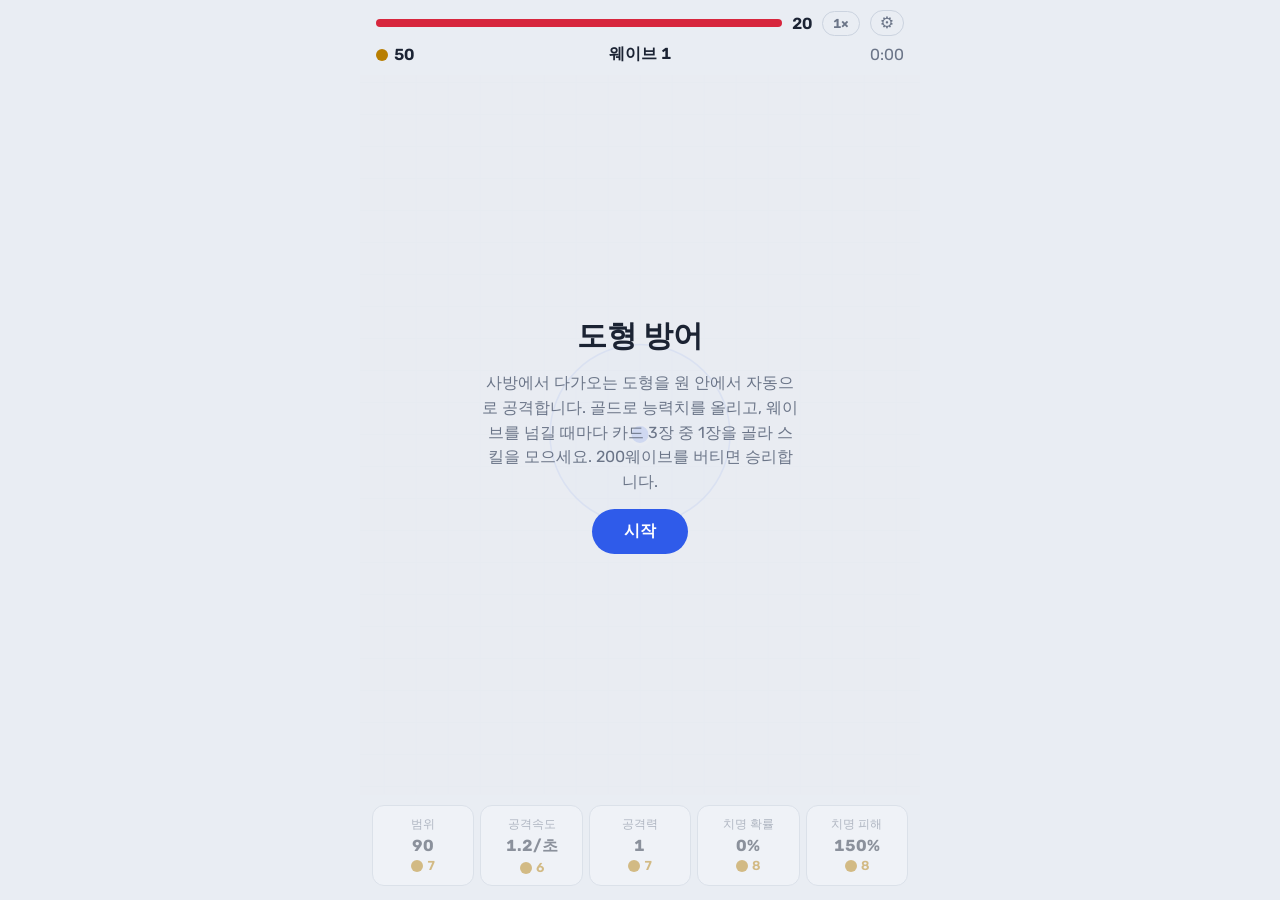
==== index.html @ 64f7b808 "배포: 소스 22b060d" ====
<!doctype html>
<html lang="ko">
<head>
<meta charset="utf-8">
<meta name="viewport" content="width=device-width, initial-scale=1, viewport-fit=cover">
<title>도형 방어</title>
<link rel="manifest" href="manifest.json">
<link rel="icon" href="icons/icon-192.png">
<link rel="apple-touch-icon" href="icons/icon-192.png">
<meta name="theme-color" content="#E9EDF3" media="(prefers-color-scheme: light)">
<meta name="theme-color" content="#10141C" media="(prefers-color-scheme: dark)">
<link rel="preconnect" href="https://fonts.googleapis.com">
<link rel="preconnect" href="https://fonts.gstatic.com" crossorigin>
<link href="https://fonts.googleapis.com/css2?family=Rubik:wght@400;600;700&display=swap" rel="stylesheet">
  <script type="module" crossorigin src="./assets/도형 방어-D8DyT21U.js"></script>
  <link rel="stylesheet" crossorigin href="./assets/도형 방어-BJNutRkU.css">
</head>
<body>
<div class="app">
  <header class="hud">
    <div class="hud-top">
      <div class="hp" aria-label="체력">
        <div class="hp-bar"><div class="hp-fill" id="hpFill"></div></div>
        <span id="hpText">20</span>
      </div>
      <button class="speed-btn" id="speedBtn" aria-pressed="false" aria-label="1배속">1×</button>
      <button class="speed-btn gear-btn" id="gearBtn" aria-label="설정">⚙</button>
    </div>
    <div class="hud-info">
      <div class="stat" aria-label="골드"><span class="coin"></span><span id="gold">0</span></div>
      <div class="stat" id="wave">웨이브 1</div>
      <div class="stat dim" id="time" aria-label="버틴 시간">0:00</div>
    </div>
  </header>

  <main id="stage">
    <canvas id="cv"></canvas>
    <div class="overlay" id="startOv">
      <h1>도형 방어</h1>
      <p>사방에서 다가오는 도형을 원 안에서 자동으로 공격합니다. 골드로 능력치를 올리고, 웨이브를 넘길 때마다 카드 3장 중 1장을 골라 스킬을 모으세요. 200웨이브를 버티면 승리합니다.</p>
      <div class="btn-row">
        <button class="btn-main" id="startBtn">시작</button>
      </div>
    </div>
    <div class="overlay hidden" id="overOv">
      <h2 id="overTitle">방어 실패</h2>
      <p id="overStats"></p>
      <p class="auto-msg hidden" id="autoMsg"></p>
      <div class="reward">
        <div><span>도달 웨이브</span><span id="rWave">0</span></div>
        <div><span>처치</span><span id="rKills">0</span></div>
        <div><span>보스 처치</span><span id="rBoss">0</span></div>
        <div><span>고른 카드</span><span id="rCards">0</span></div>
      </div>
      <div class="btn-row">
        <button class="btn-main" id="retryBtn">다시 하기</button>
      </div>
    </div>
    <div class="overlay hidden" id="cardOv" role="dialog" aria-labelledby="cardTitle">
      <h2 id="cardTitle">웨이브 돌파</h2>
      <p>카드 1장을 고르세요. 이번 판 동안 유지됩니다.</p>
      <div class="cards" id="cards"></div>
    </div>
    <div class="overlay hidden" id="settingsOv" role="dialog" aria-label="설정">
      <h2>설정</h2>
      <div class="metas">
        <div class="set-row"><b>배경음악</b><button class="set-toggle" id="soundBtn" aria-pressed="true">켜짐</button></div>
        <div class="set-row"><b>자동 게임시작</b><button class="set-toggle" id="autoBtn" aria-pressed="false">꺼짐</button></div>
        <button class="btn-sub set-giveup" id="giveupBtn">포기하고 로비로</button>
      </div>
      <button class="btn-sub" id="settingsClose">닫기</button>
    </div>
  </main>

  <footer class="shop">
    <button class="up" data-k="range">
      <span class="u-name">범위</span><span class="u-val" id="v-range"></span>
      <span class="u-cost"><i class="coin"></i><span id="c-range"></span></span>
    </button>
    <button class="up" data-k="speed">
      <span class="u-name">공격속도</span><span class="u-val" id="v-speed"></span>
      <span class="u-cost"><i class="coin"></i><span id="c-speed"></span></span>
    </button>
    <button class="up" data-k="damage">
      <span class="u-name">공격력</span><span class="u-val" id="v-damage"></span>
      <span class="u-cost"><i class="coin"></i><span id="c-damage"></span></span>
    </button>
    <button class="up" data-k="crit">
      <span class="u-name">치명 확률</span><span class="u-val" id="v-crit"></span>
      <span class="u-cost"><i class="coin"></i><span id="c-crit"></span></span>
    </button>
    <button class="up" data-k="critDmg">
      <span class="u-name">치명 피해</span><span class="u-val" id="v-critDmg"></span>
      <span class="u-cost"><i class="coin"></i><span id="c-critDmg"></span></span>
    </button>
  </footer>
</div>

</body>
</html>
---- assets/도형 방어-BJNutRkU.css ----
:root{--bg:#e9edf3;--surface:#f7f9fc;--grid:#dce2eb;--ink:#1b2333;--muted:#6b7588;--border:#cbd3df;--accent:#2f5bea;--on-accent:#fff;--danger:#d7263d;--gold:#b87e00;--tri:#e8a33d;--sq:#2e9e6a;--pent:#7a5cc7;--hex:#e0475b;--boss:#2b3550;--gem:#0e8fa3;--cube:#5b3fd1;--burn:#e0590c;--gas:#4c9a2a;--fence:#8c97ab;--lightningcss-light:initial;--lightningcss-dark: ;color-scheme:light;box-sizing:border-box;padding-top:env(safe-area-inset-top,0px);padding-bottom:env(safe-area-inset-bottom,0px)}@media (prefers-color-scheme:dark){:root:not([data-theme=light]){--bg:#10141c;--surface:#171c26;--grid:#1c2230;--ink:#e7ebf3;--muted:#8a94a8;--border:#2a3242;--accent:#6e8cff;--on-accent:#0b1020;--danger:#ff5468;--gold:#f2c14e;--tri:#f0b44c;--sq:#3cc489;--pent:#9d84f0;--hex:#f06478;--boss:#c7cee0;--gem:#4fd1e0;--cube:#a894ff;--burn:#ff8a4c;--gas:#86d65e;--fence:#f4f6fa;--lightningcss-light: ;--lightningcss-dark:initial;color-scheme:dark}}:root[data-theme=dark]{--bg:#10141c;--surface:#171c26;--grid:#1c2230;--ink:#e7ebf3;--muted:#8a94a8;--border:#2a3242;--accent:#6e8cff;--on-accent:#0b1020;--danger:#ff5468;--gold:#f2c14e;--tri:#f0b44c;--sq:#3cc489;--pent:#9d84f0;--hex:#f06478;--boss:#c7cee0;--gem:#4fd1e0;--cube:#a894ff;--burn:#ff8a4c;--gas:#86d65e;--fence:#f4f6fa;--lightningcss-light: ;--lightningcss-dark:initial;color-scheme:dark}*,:before,:after{box-sizing:inherit}html,body{height:100%;margin:0}body{background:var(--bg);color:var(--ink);overscroll-behavior:none;-webkit-user-select:none;user-select:none;-webkit-tap-highlight-color:transparent;touch-action:manipulation;font-family:Rubik,system-ui,-apple-system,Apple SD Gothic Neo,Noto Sans KR,sans-serif}.app{flex-direction:column;max-width:560px;height:100%;margin:0 auto;display:flex}.hud{flex-direction:column;gap:8px;padding:10px 16px;display:flex}.hud-top{align-items:center;gap:10px;display:flex}.hud-info{grid-template-columns:1fr 1fr 1fr;align-items:center;display:grid}.hud-info .stat:nth-child(2){justify-content:center}.hud-info .stat:nth-child(3){justify-content:flex-end}.hp{font-variant-numeric:tabular-nums;flex:1;align-items:center;gap:8px;font-weight:600;display:flex}#hpText{text-align:right;min-width:2ch}.hp-bar{background:var(--grid);border-radius:4px;flex:1;height:8px;overflow:hidden}.hp-fill{background:var(--danger);width:100%;height:100%;transition:width .15s}.stat{font-variant-numeric:tabular-nums;white-space:nowrap;align-items:center;gap:6px;font-weight:600;display:flex}.stat.dim{color:var(--muted);font-weight:400}.coin{background:var(--gold);border-radius:50%;width:12px;height:12px;display:inline-block}.speed-btn{font:inherit;font-variant-numeric:tabular-nums;cursor:pointer;color:var(--muted);border:1px solid var(--border);background:0 0;border-radius:999px;padding:4px 10px;font-size:13px;font-weight:600}.gear-btn{padding:4px 9px;font-size:16px;line-height:1}.set-row{background:var(--surface);border:1px solid var(--border);border-radius:12px;justify-content:space-between;align-items:center;gap:12px;padding:12px 14px;display:flex}.set-toggle{font:inherit;cursor:pointer;min-width:64px;color:var(--muted);border:1px solid var(--border);background:0 0;border-radius:999px;padding:6px 14px;font-size:14px;font-weight:600}.set-toggle[aria-pressed=true]{color:var(--on-accent);background:var(--accent);border-color:var(--accent)}.set-giveup{color:var(--danger)}.set-giveup:disabled{opacity:.4;cursor:default}.set-giveup.confirm{color:#fff;background:var(--danger);border-color:var(--danger)}.overlay p.auto-msg{color:var(--accent);font-weight:600}.speed-btn[aria-pressed=true]{color:var(--on-accent);background:var(--accent);border-color:var(--accent)}#stage{flex:1;min-height:0;position:relative;overflow:hidden}canvas{display:block;position:absolute;inset:0}.overlay{text-align:center;background:color-mix(in srgb, var(--bg) 86%, transparent);flex-direction:column;justify-content:center;align-items:center;gap:14px;padding:24px;display:flex;position:absolute;inset:0}.hidden{display:none}h1,h2{margin:0;font-weight:700}h1{font-size:30px}h2{font-size:24px}.overlay p{max-width:32ch;color:var(--muted);margin:0;line-height:1.55}.btn-main{font:inherit;background:var(--accent);color:var(--on-accent);cursor:pointer;border:0;border-radius:999px;padding:12px 32px;font-size:16px;font-weight:600}.shop{grid-template-columns:repeat(5,1fr);gap:6px;padding:10px 12px 14px;display:grid}.up{font:inherit;color:var(--ink);background:var(--surface);border:1px solid var(--border);cursor:pointer;border-radius:12px;flex-direction:column;align-items:center;gap:3px;padding:10px 2px;display:flex}.up:disabled{opacity:.45;cursor:default}.up:not(:disabled):active{transform:scale(.97)}.u-name{color:var(--muted);white-space:nowrap;font-size:12px}.u-val{font-variant-numeric:tabular-nums;white-space:nowrap;font-size:16px;font-weight:700}.u-cost{color:var(--gold);font-variant-numeric:tabular-nums;align-items:center;gap:4px;font-size:13px;font-weight:600;display:flex}:focus-visible{outline:2px solid var(--accent);outline-offset:2px}.gem{background:var(--gem);border-radius:2px;width:10px;height:10px;margin:0 2px;display:inline-block;transform:rotate(45deg)}.btn-sub{font:inherit;cursor:pointer;color:var(--ink);background:var(--surface);border:1px solid var(--border);border-radius:999px;padding:10px 26px;font-size:15px;font-weight:600}.btn-row{flex-wrap:wrap;justify-content:center;gap:10px;display:flex}.reward{background:var(--surface);border:1px solid var(--border);font-variant-numeric:tabular-nums;border-radius:12px;flex-direction:column;gap:6px;width:100%;max-width:280px;padding:12px 14px;display:flex}.reward div{color:var(--muted);justify-content:space-between;align-items:center;font-size:14px;display:flex}.reward div span:last-child{color:var(--ink);align-items:center;gap:4px;font-weight:600;display:flex}#cardOv{background:color-mix(in srgb, var(--bg) 92%, transparent)}.cards{flex-direction:column;gap:10px;width:100%;max-width:340px;display:flex}.card{font:inherit;color:var(--ink);text-align:left;cursor:pointer;background:var(--surface);border:1px solid var(--border);border-left:4px solid var(--kc);border-radius:12px;flex-direction:column;gap:4px;padding:14px 16px;display:flex}.card:active{transform:scale(.98)}.card b{font-size:17px}.card .c-tag{color:var(--kc);font-size:12px;font-weight:600}.card .c-val{font-variant-numeric:tabular-nums;font-size:14px;font-weight:600}.card .c-desc{color:var(--muted);font-size:12px;line-height:1.45}.k-stat{--kc:var(--gold)}.k-skill{--kc:var(--gem)}.k-abil{--kc:var(--cube)}.metas{flex-direction:column;gap:10px;width:100%;max-width:320px;display:flex}.meta{text-align:left;background:var(--surface);border:1px solid var(--border);border-radius:12px;align-items:center;gap:12px;padding:12px 14px;display:flex}.meta .m-info{flex-direction:column;flex:1;gap:3px;display:flex}.meta b{font-size:16px}.meta .m-val{color:var(--muted);font-variant-numeric:tabular-nums;font-size:13px}.meta .m-lv{color:var(--muted);font-variant-numeric:tabular-nums;font-size:12px}.meta button{font:inherit;font-variant-numeric:tabular-nums;cursor:pointer;color:var(--on-accent);background:var(--accent);white-space:nowrap;border:0;border-radius:999px;align-items:center;gap:4px;padding:8px 12px;font-size:14px;font-weight:600;display:flex}.meta button:disabled{opacity:.4;cursor:default}.oct{background:var(--boss);clip-path:polygon(30% 0,70% 0,100% 30%,100% 70%,70% 100%,30% 100%,0 70%,0 30%);width:12px;height:12px;display:inline-block}.cubei{background:var(--cube);clip-path:polygon(50% 0,100% 25%,100% 75%,50% 100%,0 75%,0 25%);width:12px;height:12px;display:inline-block}.meta .m-desc{color:var(--muted);font-size:12px;line-height:1.4}
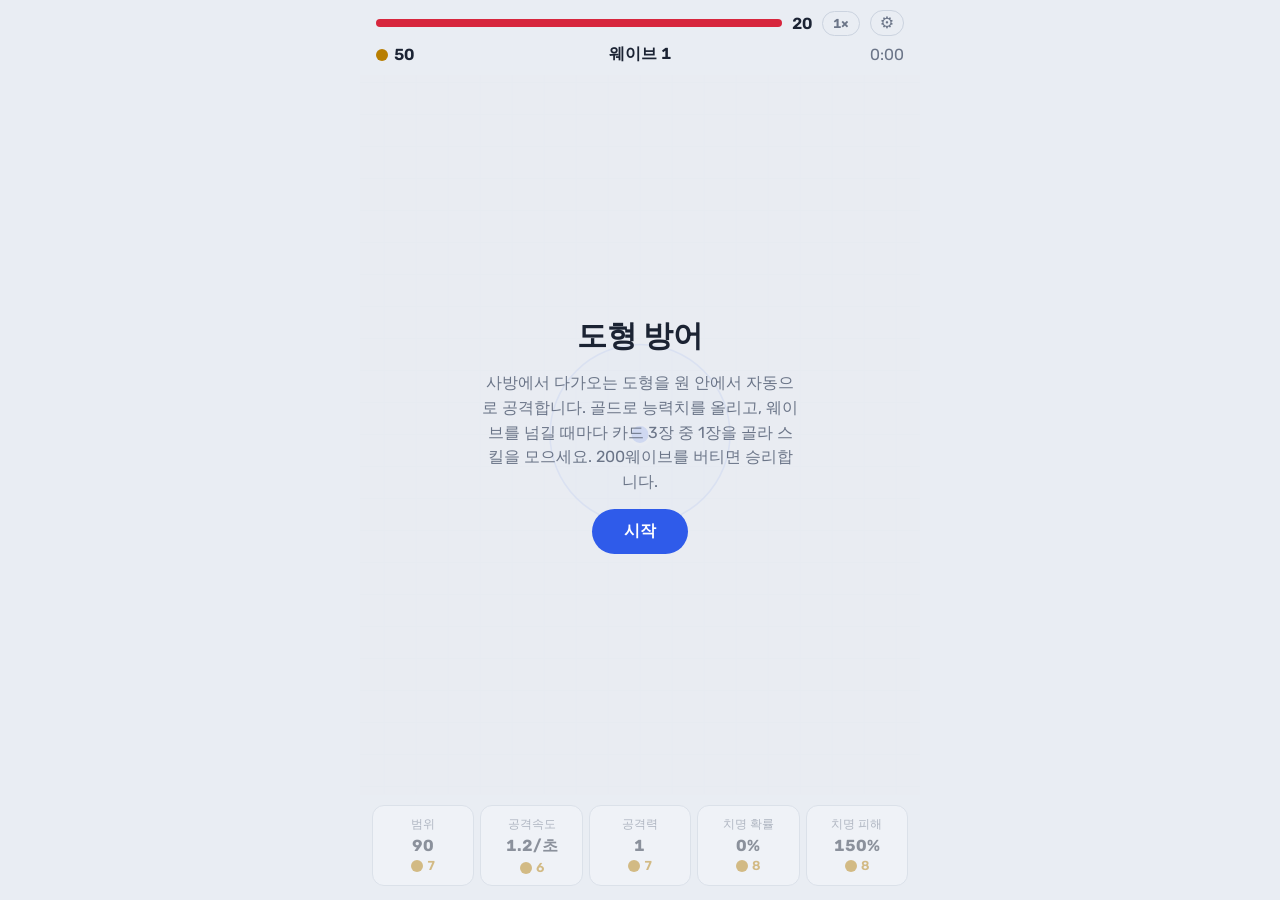
==== commit b31493f7: "배포: 소스 3b68d1a" ====
--- a/index.html
+++ b/index.html
@@ -12,8 +12,8 @@
 <link rel="preconnect" href="https://fonts.googleapis.com">
 <link rel="preconnect" href="https://fonts.gstatic.com" crossorigin>
 <link href="https://fonts.googleapis.com/css2?family=Rubik:wght@400;600;700&display=swap" rel="stylesheet">
-  <script type="module" crossorigin src="./assets/도형 방어-D8DyT21U.js"></script>
-  <link rel="stylesheet" crossorigin href="./assets/도형 방어-BJNutRkU.css">
+  <script type="module" crossorigin src="./assets/도형 방어-Bf_xmy6x.js"></script>
+  <link rel="stylesheet" crossorigin href="./assets/도형 방어-D3nn0qh5.css">
 </head>
 <body>
 <div class="app">
@@ -51,6 +51,15 @@
         <div><span>처치</span><span id="rKills">0</span></div>
         <div><span>보스 처치</span><span id="rBoss">0</span></div>
         <div><span>고른 카드</span><span id="rCards">0</span></div>
+      </div>
+      <div class="rank hidden" id="rankBox">
+        <form class="rank-form" id="rankForm" novalidate>
+          <input id="rankName" maxlength="12" placeholder="닉네임" autocomplete="off" enterkeyhint="send" aria-label="닉네임" aria-describedby="rankNote">
+          <button class="btn-sub" id="rankSubmit" type="submit">랭킹 등록</button>
+        </form>
+        <p class="rank-note" id="rankNote" aria-live="polite">닉네임은 공개돼요. 실명이나 연락처는 넣지 마세요.</p>
+        <ol class="rank-list" id="rankList" aria-label="랭킹"></ol>
+        <p class="rank-me" id="rankMe"></p>
       </div>
       <div class="btn-row">
         <button class="btn-main" id="retryBtn">다시 하기</button>
--- a/assets/도형 방어-D3nn0qh5.css
+++ b/assets/도형 방어-D3nn0qh5.css
@@ -0,0 +1 @@
+:root{--bg:#e9edf3;--surface:#f7f9fc;--grid:#dce2eb;--ink:#1b2333;--muted:#6b7588;--border:#cbd3df;--accent:#2f5bea;--on-accent:#fff;--danger:#d7263d;--gold:#b87e00;--tri:#e8a33d;--sq:#2e9e6a;--pent:#7a5cc7;--hex:#e0475b;--boss:#2b3550;--gem:#0e8fa3;--cube:#5b3fd1;--burn:#e0590c;--gas:#4c9a2a;--fence:#8c97ab;--lightningcss-light:initial;--lightningcss-dark: ;color-scheme:light;box-sizing:border-box;padding-top:env(safe-area-inset-top,0px);padding-bottom:env(safe-area-inset-bottom,0px)}@media (prefers-color-scheme:dark){:root:not([data-theme=light]){--bg:#10141c;--surface:#171c26;--grid:#1c2230;--ink:#e7ebf3;--muted:#8a94a8;--border:#2a3242;--accent:#6e8cff;--on-accent:#0b1020;--danger:#ff5468;--gold:#f2c14e;--tri:#f0b44c;--sq:#3cc489;--pent:#9d84f0;--hex:#f06478;--boss:#c7cee0;--gem:#4fd1e0;--cube:#a894ff;--burn:#ff8a4c;--gas:#86d65e;--fence:#f4f6fa;--lightningcss-light: ;--lightningcss-dark:initial;color-scheme:dark}}:root[data-theme=dark]{--bg:#10141c;--surface:#171c26;--grid:#1c2230;--ink:#e7ebf3;--muted:#8a94a8;--border:#2a3242;--accent:#6e8cff;--on-accent:#0b1020;--danger:#ff5468;--gold:#f2c14e;--tri:#f0b44c;--sq:#3cc489;--pent:#9d84f0;--hex:#f06478;--boss:#c7cee0;--gem:#4fd1e0;--cube:#a894ff;--burn:#ff8a4c;--gas:#86d65e;--fence:#f4f6fa;--lightningcss-light: ;--lightningcss-dark:initial;color-scheme:dark}*,:before,:after{box-sizing:inherit}html,body{height:100%;margin:0}body{background:var(--bg);color:var(--ink);overscroll-behavior:none;-webkit-user-select:none;user-select:none;-webkit-tap-highlight-color:transparent;touch-action:manipulation;font-family:Rubik,system-ui,-apple-system,Apple SD Gothic Neo,Noto Sans KR,sans-serif}.app{flex-direction:column;max-width:560px;height:100%;margin:0 auto;display:flex}.hud{flex-direction:column;gap:8px;padding:10px 16px;display:flex}.hud-top{align-items:center;gap:10px;display:flex}.hud-info{grid-template-columns:1fr 1fr 1fr;align-items:center;display:grid}.hud-info .stat:nth-child(2){justify-content:center}.hud-info .stat:nth-child(3){justify-content:flex-end}.hp{font-variant-numeric:tabular-nums;flex:1;align-items:center;gap:8px;font-weight:600;display:flex}#hpText{text-align:right;min-width:2ch}.hp-bar{background:var(--grid);border-radius:4px;flex:1;height:8px;overflow:hidden}.hp-fill{background:var(--danger);width:100%;height:100%;transition:width .15s}.stat{font-variant-numeric:tabular-nums;white-space:nowrap;align-items:center;gap:6px;font-weight:600;display:flex}.stat.dim{color:var(--muted);font-weight:400}.coin{background:var(--gold);border-radius:50%;width:12px;height:12px;display:inline-block}.speed-btn{font:inherit;font-variant-numeric:tabular-nums;cursor:pointer;color:var(--muted);border:1px solid var(--border);background:0 0;border-radius:999px;padding:4px 10px;font-size:13px;font-weight:600}.gear-btn{padding:4px 9px;font-size:16px;line-height:1}.set-row{background:var(--surface);border:1px solid var(--border);border-radius:12px;justify-content:space-between;align-items:center;gap:12px;padding:12px 14px;display:flex}.set-toggle{font:inherit;cursor:pointer;min-width:64px;color:var(--muted);border:1px solid var(--border);background:0 0;border-radius:999px;padding:6px 14px;font-size:14px;font-weight:600}.set-toggle[aria-pressed=true]{color:var(--on-accent);background:var(--accent);border-color:var(--accent)}.set-giveup{color:var(--danger)}.set-giveup:disabled{opacity:.4;cursor:default}.set-giveup.confirm{color:#fff;background:var(--danger);border-color:var(--danger)}.overlay p.auto-msg{color:var(--accent);font-weight:600}.speed-btn[aria-pressed=true]{color:var(--on-accent);background:var(--accent);border-color:var(--accent)}#stage{flex:1;min-height:0;position:relative;overflow:hidden}canvas{display:block;position:absolute;inset:0}.overlay{text-align:center;background:color-mix(in srgb, var(--bg) 86%, transparent);flex-direction:column;justify-content:center;align-items:center;gap:14px;padding:24px;display:flex;position:absolute;inset:0}.hidden{display:none}h1,h2{margin:0;font-weight:700}h1{font-size:30px}h2{font-size:24px}.overlay p{max-width:32ch;color:var(--muted);margin:0;line-height:1.55}.btn-main{font:inherit;background:var(--accent);color:var(--on-accent);cursor:pointer;border:0;border-radius:999px;padding:12px 32px;font-size:16px;font-weight:600}.shop{grid-template-columns:repeat(5,1fr);gap:6px;padding:10px 12px 14px;display:grid}.up{font:inherit;color:var(--ink);background:var(--surface);border:1px solid var(--border);cursor:pointer;border-radius:12px;flex-direction:column;align-items:center;gap:3px;padding:10px 2px;display:flex}.up:disabled{opacity:.45;cursor:default}.up:not(:disabled):active{transform:scale(.97)}.u-name{color:var(--muted);white-space:nowrap;font-size:12px}.u-val{font-variant-numeric:tabular-nums;white-space:nowrap;font-size:16px;font-weight:700}.u-cost{color:var(--gold);font-variant-numeric:tabular-nums;align-items:center;gap:4px;font-size:13px;font-weight:600;display:flex}:focus-visible{outline:2px solid var(--accent);outline-offset:2px}.gem{background:var(--gem);border-radius:2px;width:10px;height:10px;margin:0 2px;display:inline-block;transform:rotate(45deg)}.btn-sub{font:inherit;cursor:pointer;color:var(--ink);background:var(--surface);border:1px solid var(--border);border-radius:999px;padding:10px 26px;font-size:15px;font-weight:600}.btn-row{flex-wrap:wrap;justify-content:center;gap:10px;display:flex}.reward{background:var(--surface);border:1px solid var(--border);font-variant-numeric:tabular-nums;border-radius:12px;flex-direction:column;gap:6px;width:100%;max-width:280px;padding:12px 14px;display:flex}.reward div{color:var(--muted);justify-content:space-between;align-items:center;font-size:14px;display:flex}.reward div span:last-child{color:var(--ink);align-items:center;gap:4px;font-weight:600;display:flex}#cardOv{background:color-mix(in srgb, var(--bg) 92%, transparent)}.cards{flex-direction:column;gap:10px;width:100%;max-width:340px;display:flex}.card{font:inherit;color:var(--ink);text-align:left;cursor:pointer;background:var(--surface);border:1px solid var(--border);border-left:4px solid var(--kc);border-radius:12px;flex-direction:column;gap:4px;padding:14px 16px;display:flex}.card:active{transform:scale(.98)}.card b{font-size:17px}.card .c-tag{color:var(--kc);font-size:12px;font-weight:600}.card .c-val{font-variant-numeric:tabular-nums;font-size:14px;font-weight:600}.card .c-desc{color:var(--muted);font-size:12px;line-height:1.45}.k-stat{--kc:var(--gold)}.k-skill{--kc:var(--gem)}.k-abil{--kc:var(--cube)}.metas{flex-direction:column;gap:10px;width:100%;max-width:320px;display:flex}.meta{text-align:left;background:var(--surface);border:1px solid var(--border);border-radius:12px;align-items:center;gap:12px;padding:12px 14px;display:flex}.meta .m-info{flex-direction:column;flex:1;gap:3px;display:flex}.meta b{font-size:16px}.meta .m-val{color:var(--muted);font-variant-numeric:tabular-nums;font-size:13px}.meta .m-lv{color:var(--muted);font-variant-numeric:tabular-nums;font-size:12px}.meta button{font:inherit;font-variant-numeric:tabular-nums;cursor:pointer;color:var(--on-accent);background:var(--accent);white-space:nowrap;border:0;border-radius:999px;align-items:center;gap:4px;padding:8px 12px;font-size:14px;font-weight:600;display:flex}.meta button:disabled{opacity:.4;cursor:default}.oct{background:var(--boss);clip-path:polygon(30% 0,70% 0,100% 30%,100% 70%,70% 100%,30% 100%,0 70%,0 30%);width:12px;height:12px;display:inline-block}.cubei{background:var(--cube);clip-path:polygon(50% 0,100% 25%,100% 75%,50% 100%,0 75%,0 25%);width:12px;height:12px;display:inline-block}.meta .m-desc{color:var(--muted);font-size:12px;line-height:1.4}#overOv{justify-content:safe center;overflow-y:auto}.rank{flex-direction:column;gap:8px;width:100%;max-width:320px;display:flex}.rank-form{gap:8px;display:flex}.rank-form input{min-width:0;font:inherit;color:var(--ink);background:var(--surface);border:1px solid var(--border);-webkit-user-select:text;user-select:text;border-radius:999px;flex:1;padding:9px 14px;font-size:16px}.rank-form input:focus-visible{outline:2px solid var(--accent);outline-offset:1px}.rank-form .btn-sub{white-space:nowrap;padding:9px 16px}.rank-form .btn-sub:disabled{opacity:.5;cursor:default}.overlay p.rank-note{max-width:none;font-size:12px}.overlay p.rank-note.err{color:var(--danger)}.overlay p.rank-note.ok{color:var(--accent);font-weight:600}.rank-list{background:var(--surface);border:1px solid var(--border);font-variant-numeric:tabular-nums;border-radius:12px;flex-direction:column;margin:0;padding:6px 0;font-size:13px;list-style:none;display:flex}.rank-list:empty{display:none}.rank-list li{text-align:left;grid-template-columns:2.2em 1fr auto;gap:8px;padding:3px 12px;display:grid}.rank-list li.me{color:var(--accent);font-weight:700}.rank-list .r-n{color:var(--muted);text-align:right}.rank-list .r-name{text-overflow:ellipsis;white-space:nowrap;overflow:hidden}.rank-list .r-rec{color:var(--muted)}.rank-list li.me .r-n,.rank-list li.me .r-rec{color:inherit}.rank-list li.msg{text-align:center;color:var(--muted);display:block}.overlay p.rank-me{max-width:none;font-size:13px}.overlay p.rank-me:empty{display:none}
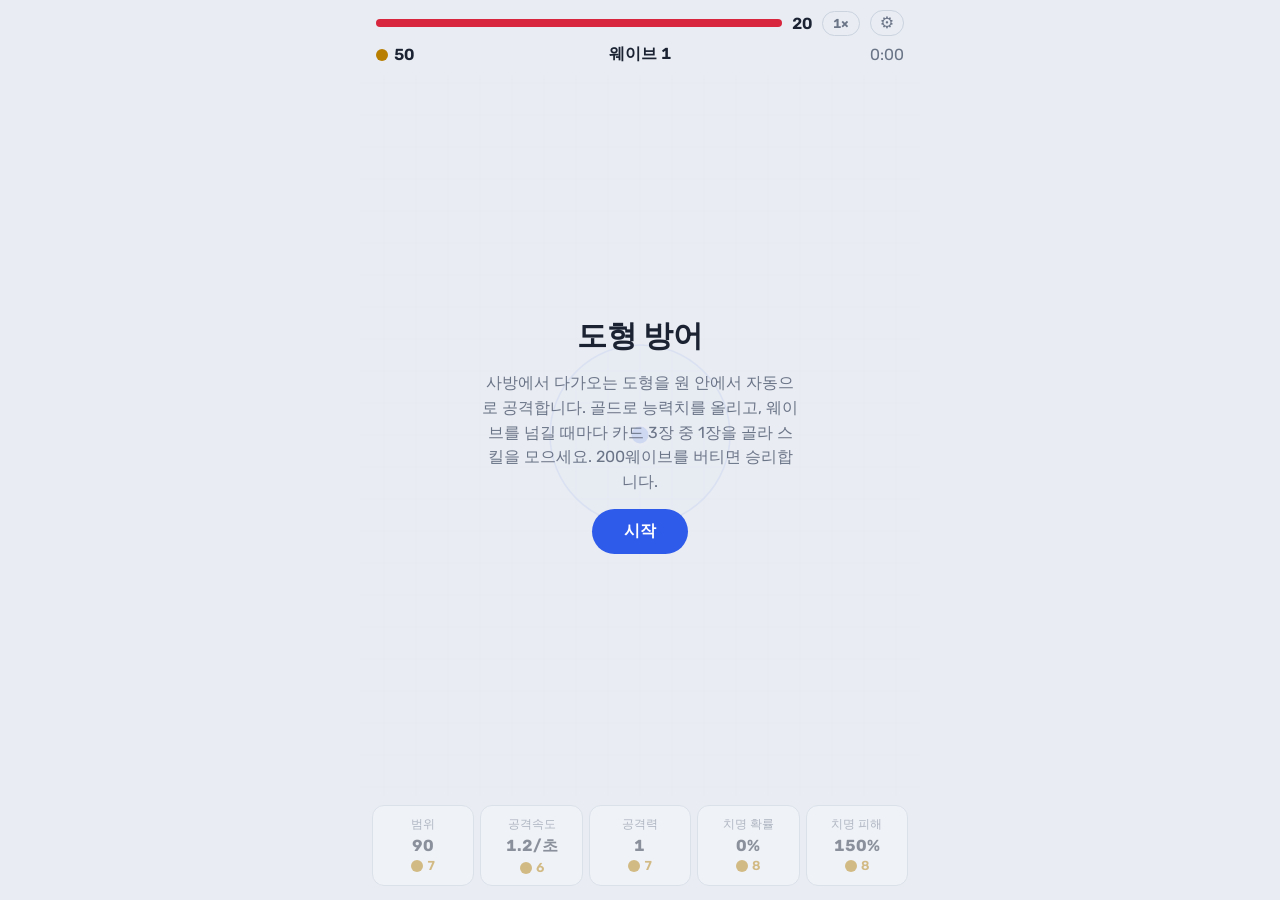
==== commit c5c391b1: "배포: 소스 6165842" ====
--- a/index.html
+++ b/index.html
@@ -12,7 +12,7 @@
 <link rel="preconnect" href="https://fonts.googleapis.com">
 <link rel="preconnect" href="https://fonts.gstatic.com" crossorigin>
 <link href="https://fonts.googleapis.com/css2?family=Rubik:wght@400;600;700&display=swap" rel="stylesheet">
-  <script type="module" crossorigin src="./assets/도형 방어-Bf_xmy6x.js"></script>
+  <script type="module" crossorigin src="./assets/도형 방어-CZGBJd6S.js"></script>
   <link rel="stylesheet" crossorigin href="./assets/도형 방어-D3nn0qh5.css">
 </head>
 <body>
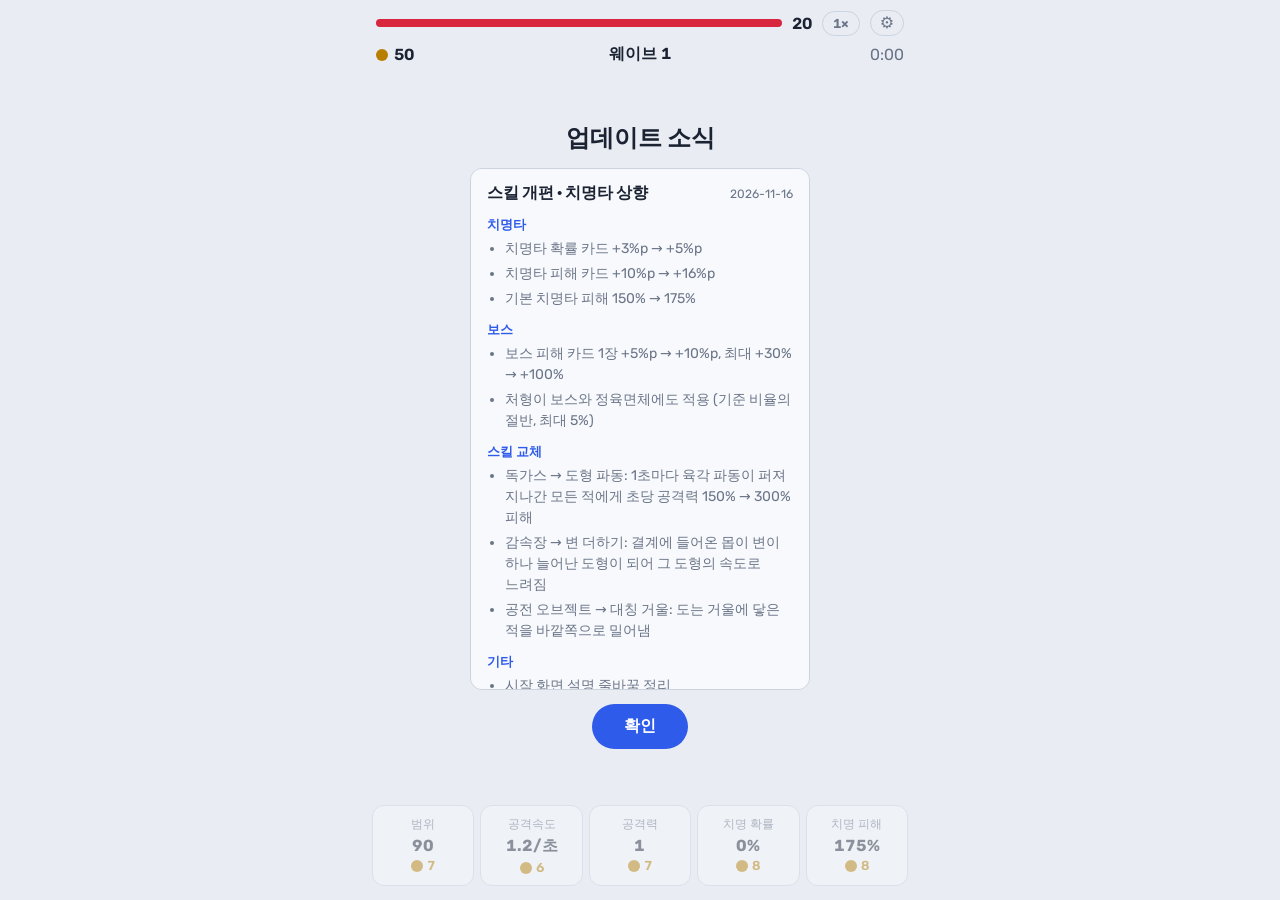
==== commit 08d170a5: "배포: 소스 e2aac9a" ====
--- a/index.html
+++ b/index.html
@@ -12,8 +12,8 @@
 <link rel="preconnect" href="https://fonts.googleapis.com">
 <link rel="preconnect" href="https://fonts.gstatic.com" crossorigin>
 <link href="https://fonts.googleapis.com/css2?family=Rubik:wght@400;600;700&display=swap" rel="stylesheet">
-  <script type="module" crossorigin src="./assets/도형 방어-CZGBJd6S.js"></script>
-  <link rel="stylesheet" crossorigin href="./assets/도형 방어-D3nn0qh5.css">
+  <script type="module" crossorigin src="./assets/도형 방어-DpUi0MzC.js"></script>
+  <link rel="stylesheet" crossorigin href="./assets/도형 방어-B801xyGt.css">
 </head>
 <body>
 <div class="app">
@@ -37,7 +37,11 @@
     <canvas id="cv"></canvas>
     <div class="overlay" id="startOv">
       <h1>도형 방어</h1>
-      <p>사방에서 다가오는 도형을 원 안에서 자동으로 공격합니다. 골드로 능력치를 올리고, 웨이브를 넘길 때마다 카드 3장 중 1장을 골라 스킬을 모으세요. 200웨이브를 버티면 승리합니다.</p>
+      <p class="intro">
+        <span>사방에서 다가오는 도형을 원&nbsp;안에서 자동으로 공격합니다.</span>
+        <span>골드로 능력치를 올리고,<br>웨이브를 넘길 때마다 카드&nbsp;3장&nbsp;중&nbsp;1장을 골라 스킬을 모으세요.</span>
+        <span>200웨이브를 버티면 승리합니다.</span>
+      </p>
       <div class="btn-row">
         <button class="btn-main" id="startBtn">시작</button>
       </div>
@@ -75,9 +79,15 @@
       <div class="metas">
         <div class="set-row"><b>배경음악</b><button class="set-toggle" id="soundBtn" aria-pressed="true">켜짐</button></div>
         <div class="set-row"><b>자동 게임시작</b><button class="set-toggle" id="autoBtn" aria-pressed="false">꺼짐</button></div>
+        <button class="btn-sub" id="patchBtn">패치노트</button>
         <button class="btn-sub set-giveup" id="giveupBtn">포기하고 로비로</button>
       </div>
       <button class="btn-sub" id="settingsClose">닫기</button>
+    </div>
+    <div class="overlay hidden" id="patchOv" role="dialog" aria-labelledby="patchTitle">
+      <h2 id="patchTitle">업데이트 소식</h2>
+      <div class="patch" id="patchBody"></div>
+      <button class="btn-main" id="patchClose">확인</button>
     </div>
   </main>
 
--- a/assets/도형 방어-B801xyGt.css
+++ b/assets/도형 방어-B801xyGt.css
@@ -0,0 +1 @@
+:root{--bg:#e9edf3;--surface:#f7f9fc;--grid:#dce2eb;--ink:#1b2333;--muted:#6b7588;--border:#cbd3df;--accent:#2f5bea;--on-accent:#fff;--danger:#d7263d;--gold:#b87e00;--tri:#e8a33d;--sq:#2e9e6a;--pent:#7a5cc7;--hex:#e0475b;--boss:#2b3550;--gem:#0e8fa3;--cube:#5b3fd1;--burn:#e0590c;--morph:#5b3fd1;--mirror:#6b7588;--burn1:#ee9150;--burn2:#e0322f;--burn3:#9e1023;--crit:#0a9ec2;--lightningcss-light:initial;--lightningcss-dark: ;color-scheme:light;box-sizing:border-box;padding-top:env(safe-area-inset-top,0px);padding-bottom:env(safe-area-inset-bottom,0px)}@media (prefers-color-scheme:dark){:root:not([data-theme=light]){--bg:#10141c;--surface:#171c26;--grid:#1c2230;--ink:#e7ebf3;--muted:#8a94a8;--border:#2a3242;--accent:#6e8cff;--on-accent:#0b1020;--danger:#ff5468;--gold:#f2c14e;--tri:#f0b44c;--sq:#3cc489;--pent:#9d84f0;--hex:#f06478;--boss:#c7cee0;--gem:#4fd1e0;--cube:#a894ff;--burn:#ff8a4c;--morph:#a894ff;--mirror:#f4f6fa;--burn1:#ffb98a;--burn2:#ff4a4a;--burn3:#d11f38;--crit:#5ce1f0;--lightningcss-light: ;--lightningcss-dark:initial;color-scheme:dark}}:root[data-theme=dark]{--bg:#10141c;--surface:#171c26;--grid:#1c2230;--ink:#e7ebf3;--muted:#8a94a8;--border:#2a3242;--accent:#6e8cff;--on-accent:#0b1020;--danger:#ff5468;--gold:#f2c14e;--tri:#f0b44c;--sq:#3cc489;--pent:#9d84f0;--hex:#f06478;--boss:#c7cee0;--gem:#4fd1e0;--cube:#a894ff;--burn:#ff8a4c;--morph:#a894ff;--mirror:#f4f6fa;--burn1:#ffb98a;--burn2:#ff4a4a;--burn3:#d11f38;--crit:#5ce1f0;--lightningcss-light: ;--lightningcss-dark:initial;color-scheme:dark}*,:before,:after{box-sizing:inherit}html,body{height:100%;margin:0}body{background:var(--bg);color:var(--ink);overscroll-behavior:none;-webkit-user-select:none;user-select:none;-webkit-tap-highlight-color:transparent;touch-action:manipulation;font-family:Rubik,system-ui,-apple-system,Apple SD Gothic Neo,Noto Sans KR,sans-serif}.app{flex-direction:column;max-width:560px;height:100%;margin:0 auto;display:flex}.hud{flex-direction:column;gap:8px;padding:10px 16px;display:flex}.hud-top{align-items:center;gap:10px;display:flex}.hud-info{grid-template-columns:1fr 1fr 1fr;align-items:center;display:grid}.hud-info .stat:nth-child(2){justify-content:center}.hud-info .stat:nth-child(3){justify-content:flex-end}.hp{font-variant-numeric:tabular-nums;flex:1;align-items:center;gap:8px;font-weight:600;display:flex}#hpText{text-align:right;min-width:2ch}.hp-bar{background:var(--grid);border-radius:4px;flex:1;height:8px;overflow:hidden}.hp-fill{background:var(--danger);width:100%;height:100%;transition:width .15s}.stat{font-variant-numeric:tabular-nums;white-space:nowrap;align-items:center;gap:6px;font-weight:600;display:flex}.stat.dim{color:var(--muted);font-weight:400}.coin{background:var(--gold);border-radius:50%;width:12px;height:12px;display:inline-block}.speed-btn{font:inherit;font-variant-numeric:tabular-nums;cursor:pointer;color:var(--muted);border:1px solid var(--border);background:0 0;border-radius:999px;padding:4px 10px;font-size:13px;font-weight:600}.gear-btn{padding:4px 9px;font-size:16px;line-height:1}.set-row{background:var(--surface);border:1px solid var(--border);border-radius:12px;justify-content:space-between;align-items:center;gap:12px;padding:12px 14px;display:flex}.set-toggle{font:inherit;cursor:pointer;min-width:64px;color:var(--muted);border:1px solid var(--border);background:0 0;border-radius:999px;padding:6px 14px;font-size:14px;font-weight:600}.set-toggle[aria-pressed=true]{color:var(--on-accent);background:var(--accent);border-color:var(--accent)}.set-giveup{color:var(--danger)}.set-giveup:disabled{opacity:.4;cursor:default}.set-giveup.confirm{color:#fff;background:var(--danger);border-color:var(--danger)}.patch{text-align:left;background:var(--surface);border:1px solid var(--border);word-break:keep-all;overflow-wrap:break-word;border-radius:12px;width:100%;max-width:340px;max-height:58vh;padding:14px 16px;overflow-y:auto}.patch-ver{justify-content:space-between;align-items:baseline;gap:8px;font-weight:700;display:flex}.patch-ver small{color:var(--muted);font-size:12px;font-weight:400}.patch-ver:not(:first-child){border-top:1px solid var(--border);margin-top:18px;padding-top:14px}.patch h3{color:var(--accent);margin:12px 0 4px;font-size:13px}.patch ul{color:var(--muted);margin:0;padding-left:18px;font-size:14px;line-height:1.5}.patch li+li{margin-top:4px}.overlay p.auto-msg{color:var(--accent);font-weight:600}.speed-btn[aria-pressed=true]{color:var(--on-accent);background:var(--accent);border-color:var(--accent)}#stage{flex:1;min-height:0;position:relative;overflow:hidden}canvas{display:block;position:absolute;inset:0}.overlay{text-align:center;background:color-mix(in srgb, var(--bg) 86%, transparent);flex-direction:column;justify-content:center;align-items:center;gap:14px;padding:24px;display:flex;position:absolute;inset:0}.hidden{display:none}h1,h2{margin:0;font-weight:700}h1{font-size:30px}h2{font-size:24px}.overlay p{max-width:32ch;color:var(--muted);word-break:keep-all;overflow-wrap:break-word;text-wrap:balance;margin:0;line-height:1.55}.overlay p.intro{max-width:19em}.overlay p.intro span{text-wrap:balance;display:block}.overlay p.intro span+span{margin-top:.5em}.btn-main{font:inherit;background:var(--accent);color:var(--on-accent);cursor:pointer;border:0;border-radius:999px;padding:12px 32px;font-size:16px;font-weight:600}.shop{grid-template-columns:repeat(5,1fr);gap:6px;padding:10px 12px 14px;display:grid}.up{font:inherit;color:var(--ink);background:var(--surface);border:1px solid var(--border);cursor:pointer;border-radius:12px;flex-direction:column;align-items:center;gap:3px;padding:10px 2px;display:flex}.up:disabled{opacity:.45;cursor:default}.up:not(:disabled):active{transform:scale(.97)}.u-name{color:var(--muted);white-space:nowrap;font-size:12px}.u-val{font-variant-numeric:tabular-nums;white-space:nowrap;font-size:16px;font-weight:700}.u-cost{color:var(--gold);font-variant-numeric:tabular-nums;align-items:center;gap:4px;font-size:13px;font-weight:600;display:flex}:focus-visible{outline:2px solid var(--accent);outline-offset:2px}.gem{background:var(--gem);border-radius:2px;width:10px;height:10px;margin:0 2px;display:inline-block;transform:rotate(45deg)}.btn-sub{font:inherit;cursor:pointer;color:var(--ink);background:var(--surface);border:1px solid var(--border);border-radius:999px;padding:10px 26px;font-size:15px;font-weight:600}.btn-row{flex-wrap:wrap;justify-content:center;gap:10px;display:flex}.reward{background:var(--surface);border:1px solid var(--border);font-variant-numeric:tabular-nums;border-radius:12px;flex-direction:column;gap:6px;width:100%;max-width:280px;padding:12px 14px;display:flex}.reward div{color:var(--muted);justify-content:space-between;align-items:center;font-size:14px;display:flex}.reward div span:last-child{color:var(--ink);align-items:center;gap:4px;font-weight:600;display:flex}#cardOv{background:color-mix(in srgb, var(--bg) 92%, transparent)}.cards{flex-direction:column;gap:10px;width:100%;max-width:340px;display:flex}.card{font:inherit;color:var(--ink);text-align:left;cursor:pointer;background:var(--surface);border:1px solid var(--border);border-left:4px solid var(--kc);border-radius:12px;flex-direction:column;gap:4px;padding:14px 16px;display:flex}.card:active{transform:scale(.98)}.card b{font-size:17px}.card .c-tag{color:var(--kc);font-size:12px;font-weight:600}.card .c-val{font-variant-numeric:tabular-nums;font-size:14px;font-weight:600}.card .c-desc{color:var(--muted);font-size:12px;line-height:1.45}.k-stat{--kc:var(--gold)}.k-skill{--kc:var(--gem)}.k-abil{--kc:var(--cube)}.metas{flex-direction:column;gap:10px;width:100%;max-width:320px;display:flex}.meta{text-align:left;background:var(--surface);border:1px solid var(--border);border-radius:12px;align-items:center;gap:12px;padding:12px 14px;display:flex}.meta .m-info{flex-direction:column;flex:1;gap:3px;display:flex}.meta b{font-size:16px}.meta .m-val{color:var(--muted);font-variant-numeric:tabular-nums;font-size:13px}.meta .m-lv{color:var(--muted);font-variant-numeric:tabular-nums;font-size:12px}.meta button{font:inherit;font-variant-numeric:tabular-nums;cursor:pointer;color:var(--on-accent);background:var(--accent);white-space:nowrap;border:0;border-radius:999px;align-items:center;gap:4px;padding:8px 12px;font-size:14px;font-weight:600;display:flex}.meta button:disabled{opacity:.4;cursor:default}.oct{background:var(--boss);clip-path:polygon(30% 0,70% 0,100% 30%,100% 70%,70% 100%,30% 100%,0 70%,0 30%);width:12px;height:12px;display:inline-block}.cubei{background:var(--cube);clip-path:polygon(50% 0,100% 25%,100% 75%,50% 100%,0 75%,0 25%);width:12px;height:12px;display:inline-block}.meta .m-desc{color:var(--muted);font-size:12px;line-height:1.4}#overOv{justify-content:safe center;overflow-y:auto}.rank{flex-direction:column;gap:8px;width:100%;max-width:320px;display:flex}.rank-form{gap:8px;display:flex}.rank-form input{min-width:0;font:inherit;color:var(--ink);background:var(--surface);border:1px solid var(--border);-webkit-user-select:text;user-select:text;border-radius:999px;flex:1;padding:9px 14px;font-size:16px}.rank-form input:focus-visible{outline:2px solid var(--accent);outline-offset:1px}.rank-form .btn-sub{white-space:nowrap;padding:9px 16px}.rank-form .btn-sub:disabled{opacity:.5;cursor:default}.overlay p.rank-note{max-width:none;font-size:12px}.overlay p.rank-note.err{color:var(--danger)}.overlay p.rank-note.ok{color:var(--accent);font-weight:600}.rank-list{background:var(--surface);border:1px solid var(--border);font-variant-numeric:tabular-nums;border-radius:12px;flex-direction:column;margin:0;padding:6px 0;font-size:13px;list-style:none;display:flex}.rank-list:empty{display:none}.rank-list li{text-align:left;grid-template-columns:2.2em 1fr auto;gap:8px;padding:3px 12px;display:grid}.rank-list li.me{color:var(--accent);font-weight:700}.rank-list .r-n{color:var(--muted);text-align:right}.rank-list .r-name{text-overflow:ellipsis;white-space:nowrap;overflow:hidden}.rank-list .r-rec{color:var(--muted)}.rank-list li.me .r-n,.rank-list li.me .r-rec{color:inherit}.rank-list li.msg{text-align:center;color:var(--muted);display:block}.overlay p.rank-me{max-width:none;font-size:13px}.overlay p.rank-me:empty{display:none}
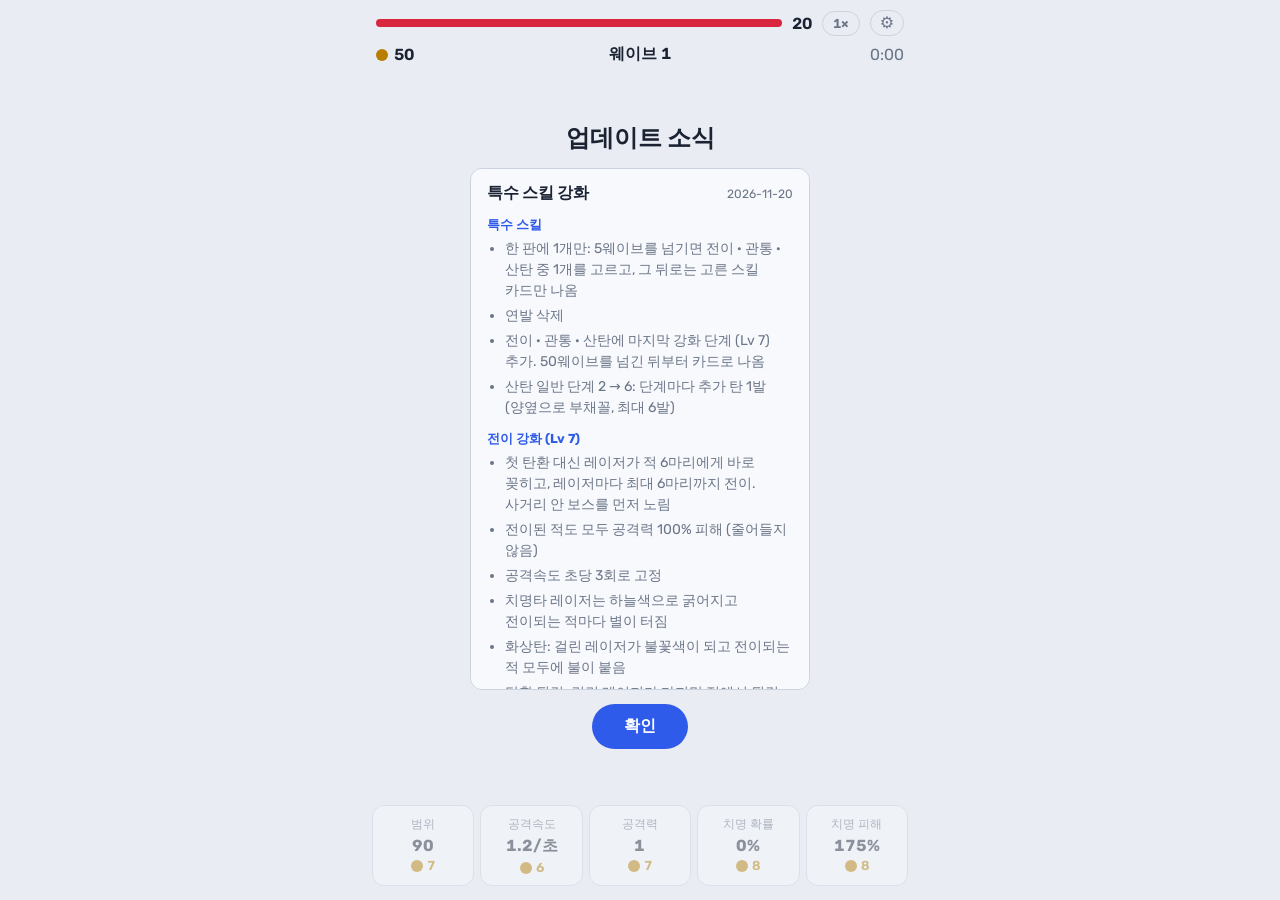
==== commit e1159d28: "배포: 소스 b71178c" ====
--- a/index.html
+++ b/index.html
@@ -12,7 +12,7 @@
 <link rel="preconnect" href="https://fonts.googleapis.com">
 <link rel="preconnect" href="https://fonts.gstatic.com" crossorigin>
 <link href="https://fonts.googleapis.com/css2?family=Rubik:wght@400;600;700&display=swap" rel="stylesheet">
-  <script type="module" crossorigin src="./assets/도형 방어-DpUi0MzC.js"></script>
+  <script type="module" crossorigin src="./assets/도형 방어-DBrymBSh.js"></script>
   <link rel="stylesheet" crossorigin href="./assets/도형 방어-B801xyGt.css">
 </head>
 <body>
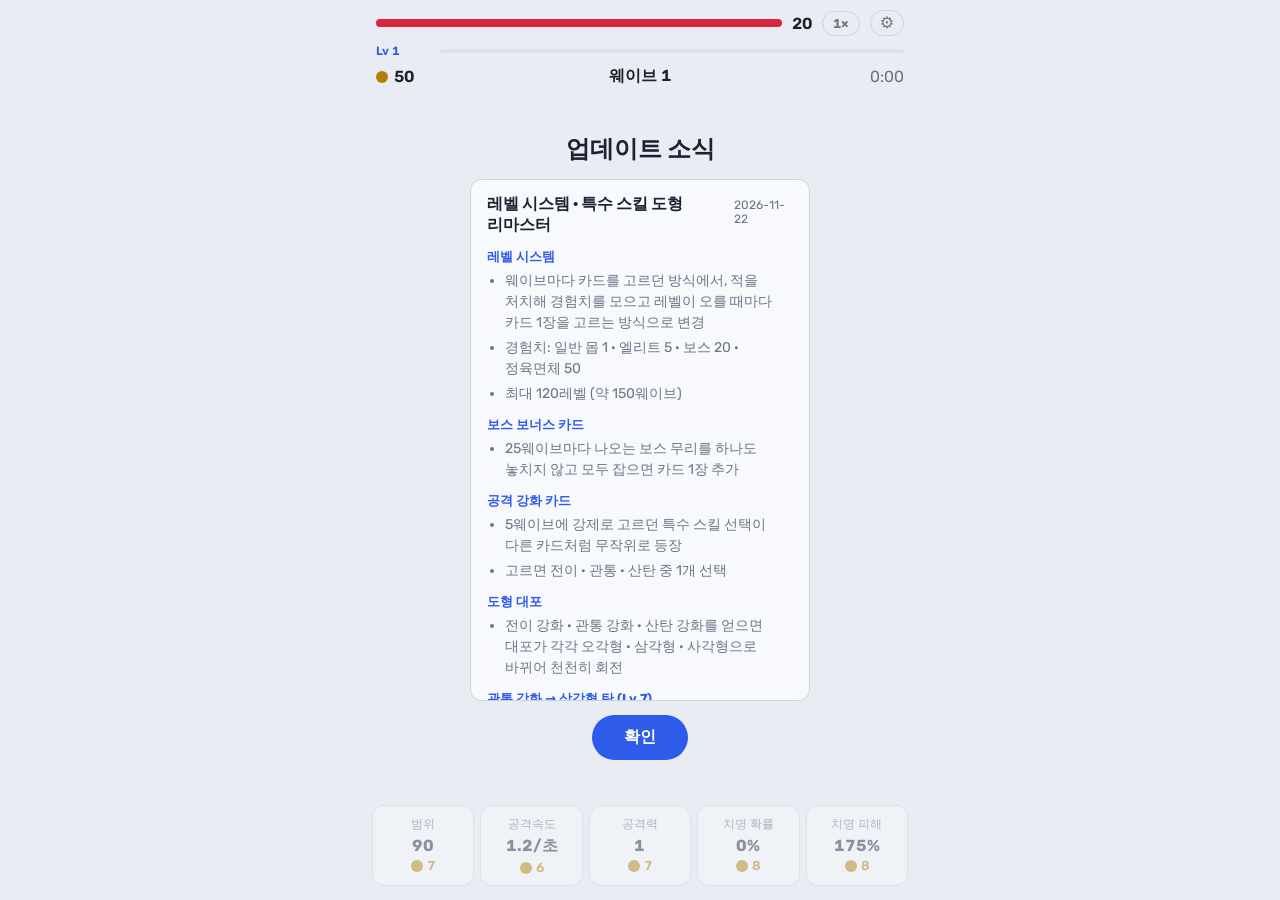
==== commit 54fb9390: "배포: 소스 1911376" ====
--- a/index.html
+++ b/index.html
@@ -12,8 +12,8 @@
 <link rel="preconnect" href="https://fonts.googleapis.com">
 <link rel="preconnect" href="https://fonts.gstatic.com" crossorigin>
 <link href="https://fonts.googleapis.com/css2?family=Rubik:wght@400;600;700&display=swap" rel="stylesheet">
-  <script type="module" crossorigin src="./assets/도형 방어-DBrymBSh.js"></script>
-  <link rel="stylesheet" crossorigin href="./assets/도형 방어-B801xyGt.css">
+  <script type="module" crossorigin src="./assets/도형 방어-NvfnGlop.js"></script>
+  <link rel="stylesheet" crossorigin href="./assets/도형 방어-DxkK9Yx7.css">
 </head>
 <body>
 <div class="app">
@@ -25,6 +25,10 @@
       </div>
       <button class="speed-btn" id="speedBtn" aria-pressed="false" aria-label="1배속">1×</button>
       <button class="speed-btn gear-btn" id="gearBtn" aria-label="설정">⚙</button>
+    </div>
+    <div class="xp" aria-label="레벨">
+      <span id="lvText">Lv 1</span>
+      <div class="xp-bar"><div class="xp-fill" id="xpFill"></div></div>
     </div>
     <div class="hud-info">
       <div class="stat" aria-label="골드"><span class="coin"></span><span id="gold">0</span></div>
@@ -39,11 +43,12 @@
       <h1>도형 방어</h1>
       <p class="intro">
         <span>사방에서 다가오는 도형을 원&nbsp;안에서 자동으로 공격합니다.</span>
-        <span>골드로 능력치를 올리고,<br>웨이브를 넘길 때마다 카드&nbsp;3장&nbsp;중&nbsp;1장을 골라 스킬을 모으세요.</span>
+        <span>골드로 능력치를 올리고,<br>레벨이 오를 때마다 카드&nbsp;3장&nbsp;중&nbsp;1장을 골라 스킬을 모으세요.</span>
         <span>200웨이브를 버티면 승리합니다.</span>
       </p>
       <div class="btn-row">
         <button class="btn-main" id="startBtn">시작</button>
+        <button class="btn-sub hidden" id="boardBtn">랭킹</button>
       </div>
     </div>
     <div class="overlay hidden" id="overOv">
@@ -89,6 +94,15 @@
       <div class="patch" id="patchBody"></div>
       <button class="btn-main" id="patchClose">확인</button>
     </div>
+    <div class="overlay hidden" id="boardOv" role="dialog" aria-labelledby="boardTitle">
+      <h2 id="boardTitle">랭킹</h2>
+      <div class="board-tabs" id="boardTabs" role="tablist" aria-label="시즌"></div>
+      <div class="rank">
+        <ol class="rank-list" id="boardList" aria-label="랭킹" aria-live="polite"></ol>
+        <p class="rank-me" id="boardMe"></p>
+      </div>
+      <button class="btn-main" id="boardClose">닫기</button>
+    </div>
   </main>
 
   <footer class="shop">
--- a/assets/도형 방어-DxkK9Yx7.css
+++ b/assets/도형 방어-DxkK9Yx7.css
@@ -0,0 +1 @@
+:root{--bg:#e9edf3;--surface:#f7f9fc;--grid:#dce2eb;--ink:#1b2333;--muted:#6b7588;--border:#cbd3df;--accent:#2f5bea;--on-accent:#fff;--danger:#d7263d;--gold:#b87e00;--tri:#e8a33d;--sq:#2e9e6a;--pent:#7a5cc7;--hex:#e0475b;--boss:#2b3550;--gem:#0e8fa3;--cube:#5b3fd1;--burn:#e0590c;--morph:#5b3fd1;--mirror:#6b7588;--burn1:#ee9150;--burn2:#e0322f;--burn3:#9e1023;--crit:#0a9ec2;--lightningcss-light:initial;--lightningcss-dark: ;color-scheme:light;box-sizing:border-box;padding-top:env(safe-area-inset-top,0px);padding-bottom:env(safe-area-inset-bottom,0px)}@media (prefers-color-scheme:dark){:root:not([data-theme=light]){--bg:#10141c;--surface:#171c26;--grid:#1c2230;--ink:#e7ebf3;--muted:#8a94a8;--border:#2a3242;--accent:#6e8cff;--on-accent:#0b1020;--danger:#ff5468;--gold:#f2c14e;--tri:#f0b44c;--sq:#3cc489;--pent:#9d84f0;--hex:#f06478;--boss:#c7cee0;--gem:#4fd1e0;--cube:#a894ff;--burn:#ff8a4c;--morph:#a894ff;--mirror:#f4f6fa;--burn1:#ffb98a;--burn2:#ff4a4a;--burn3:#d11f38;--crit:#5ce1f0;--lightningcss-light: ;--lightningcss-dark:initial;color-scheme:dark}}:root[data-theme=dark]{--bg:#10141c;--surface:#171c26;--grid:#1c2230;--ink:#e7ebf3;--muted:#8a94a8;--border:#2a3242;--accent:#6e8cff;--on-accent:#0b1020;--danger:#ff5468;--gold:#f2c14e;--tri:#f0b44c;--sq:#3cc489;--pent:#9d84f0;--hex:#f06478;--boss:#c7cee0;--gem:#4fd1e0;--cube:#a894ff;--burn:#ff8a4c;--morph:#a894ff;--mirror:#f4f6fa;--burn1:#ffb98a;--burn2:#ff4a4a;--burn3:#d11f38;--crit:#5ce1f0;--lightningcss-light: ;--lightningcss-dark:initial;color-scheme:dark}*,:before,:after{box-sizing:inherit}html,body{height:100%;margin:0}body{background:var(--bg);color:var(--ink);overscroll-behavior:none;-webkit-user-select:none;user-select:none;-webkit-tap-highlight-color:transparent;touch-action:manipulation;font-family:Rubik,system-ui,-apple-system,Apple SD Gothic Neo,Noto Sans KR,sans-serif}.app{flex-direction:column;max-width:560px;height:100%;margin:0 auto;display:flex}.hud{flex-direction:column;gap:8px;padding:10px 16px;display:flex}.hud-top{align-items:center;gap:10px;display:flex}.hud-info{grid-template-columns:1fr 1fr 1fr;align-items:center;display:grid}.hud-info .stat:nth-child(2){justify-content:center}.hud-info .stat:nth-child(3){justify-content:flex-end}.hp{font-variant-numeric:tabular-nums;flex:1;align-items:center;gap:8px;font-weight:600;display:flex}#hpText{text-align:right;min-width:2ch}.hp-bar{background:var(--grid);border-radius:4px;flex:1;height:8px;overflow:hidden}.hp-fill{background:var(--danger);width:100%;height:100%;transition:width .15s}.xp{color:var(--accent);font-variant-numeric:tabular-nums;align-items:center;gap:8px;font-size:12px;font-weight:600;display:flex}#lvText{min-width:7ch}.xp-bar{background:var(--grid);border-radius:2px;flex:1;height:4px;overflow:hidden}.xp-fill{background:var(--accent);width:0;height:100%;transition:width .15s}.stat{font-variant-numeric:tabular-nums;white-space:nowrap;align-items:center;gap:6px;font-weight:600;display:flex}.stat.dim{color:var(--muted);font-weight:400}.coin{background:var(--gold);border-radius:50%;width:12px;height:12px;display:inline-block}.stat.rush{color:var(--gold)}.stat.rush .coin{animation:.8s ease-in-out infinite coin-rush}@keyframes coin-rush{50%{box-shadow:0 0 8px var(--gold);transform:scale(1.35)}}.speed-btn{font:inherit;font-variant-numeric:tabular-nums;cursor:pointer;color:var(--muted);border:1px solid var(--border);background:0 0;border-radius:999px;padding:4px 10px;font-size:13px;font-weight:600}.gear-btn{padding:4px 9px;font-size:16px;line-height:1}.set-row{background:var(--surface);border:1px solid var(--border);border-radius:12px;justify-content:space-between;align-items:center;gap:12px;padding:12px 14px;display:flex}.set-toggle{font:inherit;cursor:pointer;min-width:64px;color:var(--muted);border:1px solid var(--border);background:0 0;border-radius:999px;padding:6px 14px;font-size:14px;font-weight:600}.set-toggle[aria-pressed=true]{color:var(--on-accent);background:var(--accent);border-color:var(--accent)}.set-giveup{color:var(--danger)}.set-giveup:disabled{opacity:.4;cursor:default}.set-giveup.confirm{color:#fff;background:var(--danger);border-color:var(--danger)}.patch{text-align:left;background:var(--surface);border:1px solid var(--border);word-break:keep-all;overflow-wrap:break-word;border-radius:12px;width:100%;max-width:340px;max-height:58vh;padding:14px 16px;overflow-y:auto}.patch-ver{justify-content:space-between;align-items:baseline;gap:8px;font-weight:700;display:flex}.patch-ver small{color:var(--muted);font-size:12px;font-weight:400}.patch-ver:not(:first-child){border-top:1px solid var(--border);margin-top:18px;padding-top:14px}.patch h3{color:var(--accent);margin:12px 0 4px;font-size:13px}.patch ul{color:var(--muted);margin:0;padding-left:18px;font-size:14px;line-height:1.5}.patch li+li{margin-top:4px}.overlay p.auto-msg{color:var(--accent);font-weight:600}.speed-btn[aria-pressed=true]{color:var(--on-accent);background:var(--accent);border-color:var(--accent)}#stage{flex:1;min-height:0;position:relative;overflow:hidden}canvas{display:block;position:absolute;inset:0}.overlay{text-align:center;background:color-mix(in srgb, var(--bg) 86%, transparent);flex-direction:column;justify-content:center;align-items:center;gap:14px;padding:24px;display:flex;position:absolute;inset:0}.hidden{display:none}h1,h2{margin:0;font-weight:700}h1{font-size:30px}h2{font-size:24px}.overlay p{max-width:32ch;color:var(--muted);word-break:keep-all;overflow-wrap:break-word;text-wrap:balance;margin:0;line-height:1.55}.overlay p.intro{max-width:19em}.overlay p.intro span{text-wrap:balance;display:block}.overlay p.intro span+span{margin-top:.5em}.btn-main{font:inherit;background:var(--accent);color:var(--on-accent);cursor:pointer;border:0;border-radius:999px;padding:12px 32px;font-size:16px;font-weight:600}.shop{grid-template-columns:repeat(5,1fr);gap:6px;padding:10px 12px 14px;display:grid}.up{font:inherit;color:var(--ink);background:var(--surface);border:1px solid var(--border);cursor:pointer;border-radius:12px;flex-direction:column;align-items:center;gap:3px;padding:10px 2px;display:flex}.up:disabled{opacity:.45;cursor:default}.up:not(:disabled):active{transform:scale(.97)}.u-name{color:var(--muted);white-space:nowrap;font-size:12px}.u-val{font-variant-numeric:tabular-nums;white-space:nowrap;font-size:16px;font-weight:700}.u-cost{color:var(--gold);font-variant-numeric:tabular-nums;align-items:center;gap:4px;font-size:13px;font-weight:600;display:flex}:focus-visible{outline:2px solid var(--accent);outline-offset:2px}.gem{background:var(--gem);border-radius:2px;width:10px;height:10px;margin:0 2px;display:inline-block;transform:rotate(45deg)}.btn-sub{font:inherit;cursor:pointer;color:var(--ink);background:var(--surface);border:1px solid var(--border);border-radius:999px;padding:10px 26px;font-size:15px;font-weight:600}.btn-row{flex-wrap:wrap;justify-content:center;gap:10px;display:flex}.reward{background:var(--surface);border:1px solid var(--border);font-variant-numeric:tabular-nums;border-radius:12px;flex-direction:column;gap:6px;width:100%;max-width:280px;padding:12px 14px;display:flex}.reward div{color:var(--muted);justify-content:space-between;align-items:center;font-size:14px;display:flex}.reward div span:last-child{color:var(--ink);align-items:center;gap:4px;font-weight:600;display:flex}#cardOv{background:color-mix(in srgb, var(--bg) 92%, transparent)}.cards{flex-direction:column;gap:10px;width:100%;max-width:340px;display:flex}.card{font:inherit;color:var(--ink);text-align:left;cursor:pointer;background:var(--surface);border:1px solid var(--border);border-left:4px solid var(--kc);border-radius:12px;flex-direction:column;gap:4px;padding:14px 16px;display:flex}.card:active{transform:scale(.98)}.card b{font-size:17px}.card .c-tag{color:var(--kc);font-size:12px;font-weight:600}.card .c-val{font-variant-numeric:tabular-nums;font-size:14px;font-weight:600}.card .c-desc{color:var(--muted);font-size:12px;line-height:1.45}.k-stat{--kc:var(--gold)}.k-skill{--kc:var(--gem)}.k-abil{--kc:var(--cube)}.metas{flex-direction:column;gap:10px;width:100%;max-width:320px;display:flex}.meta{text-align:left;background:var(--surface);border:1px solid var(--border);border-radius:12px;align-items:center;gap:12px;padding:12px 14px;display:flex}.meta .m-info{flex-direction:column;flex:1;gap:3px;display:flex}.meta b{font-size:16px}.meta .m-val{color:var(--muted);font-variant-numeric:tabular-nums;font-size:13px}.meta .m-lv{color:var(--muted);font-variant-numeric:tabular-nums;font-size:12px}.meta button{font:inherit;font-variant-numeric:tabular-nums;cursor:pointer;color:var(--on-accent);background:var(--accent);white-space:nowrap;border:0;border-radius:999px;align-items:center;gap:4px;padding:8px 12px;font-size:14px;font-weight:600;display:flex}.meta button:disabled{opacity:.4;cursor:default}.oct{background:var(--boss);clip-path:polygon(30% 0,70% 0,100% 30%,100% 70%,70% 100%,30% 100%,0 70%,0 30%);width:12px;height:12px;display:inline-block}.cubei{background:var(--cube);clip-path:polygon(50% 0,100% 25%,100% 75%,50% 100%,0 75%,0 25%);width:12px;height:12px;display:inline-block}.meta .m-desc{color:var(--muted);font-size:12px;line-height:1.4}#overOv{justify-content:safe center;overflow-y:auto}.rank{flex-direction:column;gap:8px;width:100%;max-width:320px;display:flex}.rank-form{gap:8px;display:flex}.rank-form input{min-width:0;font:inherit;color:var(--ink);background:var(--surface);border:1px solid var(--border);-webkit-user-select:text;user-select:text;border-radius:999px;flex:1;padding:9px 14px;font-size:16px}.rank-form input:focus-visible{outline:2px solid var(--accent);outline-offset:1px}.rank-form .btn-sub{white-space:nowrap;padding:9px 16px}.rank-form .btn-sub:disabled{opacity:.5;cursor:default}.overlay p.rank-note{max-width:none;font-size:12px}.overlay p.rank-note.err{color:var(--danger)}.overlay p.rank-note.ok{color:var(--accent);font-weight:600}.rank-list{background:var(--surface);border:1px solid var(--border);font-variant-numeric:tabular-nums;border-radius:12px;flex-direction:column;margin:0;padding:6px 0;font-size:13px;list-style:none;display:flex}.rank-list:empty{display:none}.rank-list li{text-align:left;grid-template-columns:2.2em 1fr auto;gap:8px;padding:3px 12px;display:grid}.rank-list li.me{color:var(--accent);font-weight:700}.rank-list .r-n{color:var(--muted);text-align:right}.rank-list .r-name{text-overflow:ellipsis;white-space:nowrap;overflow:hidden}.rank-list .r-rec{color:var(--muted)}.rank-list li.me .r-n,.rank-list li.me .r-rec{color:inherit}.rank-list li.msg{text-align:center;color:var(--muted);display:block}.overlay p.rank-me{max-width:none;font-size:13px}.overlay p.rank-me:empty{display:none}#boardOv{justify-content:safe center;overflow-y:auto}.board-tabs{flex-wrap:wrap;justify-content:center;gap:6px;display:flex}.board-tabs button{font:inherit;cursor:pointer;color:var(--muted);border:1px solid var(--border);background:0 0;border-radius:999px;padding:6px 14px;font-size:14px;font-weight:600}.board-tabs button[aria-selected=true]{color:var(--on-accent);background:var(--accent);border-color:var(--accent)}
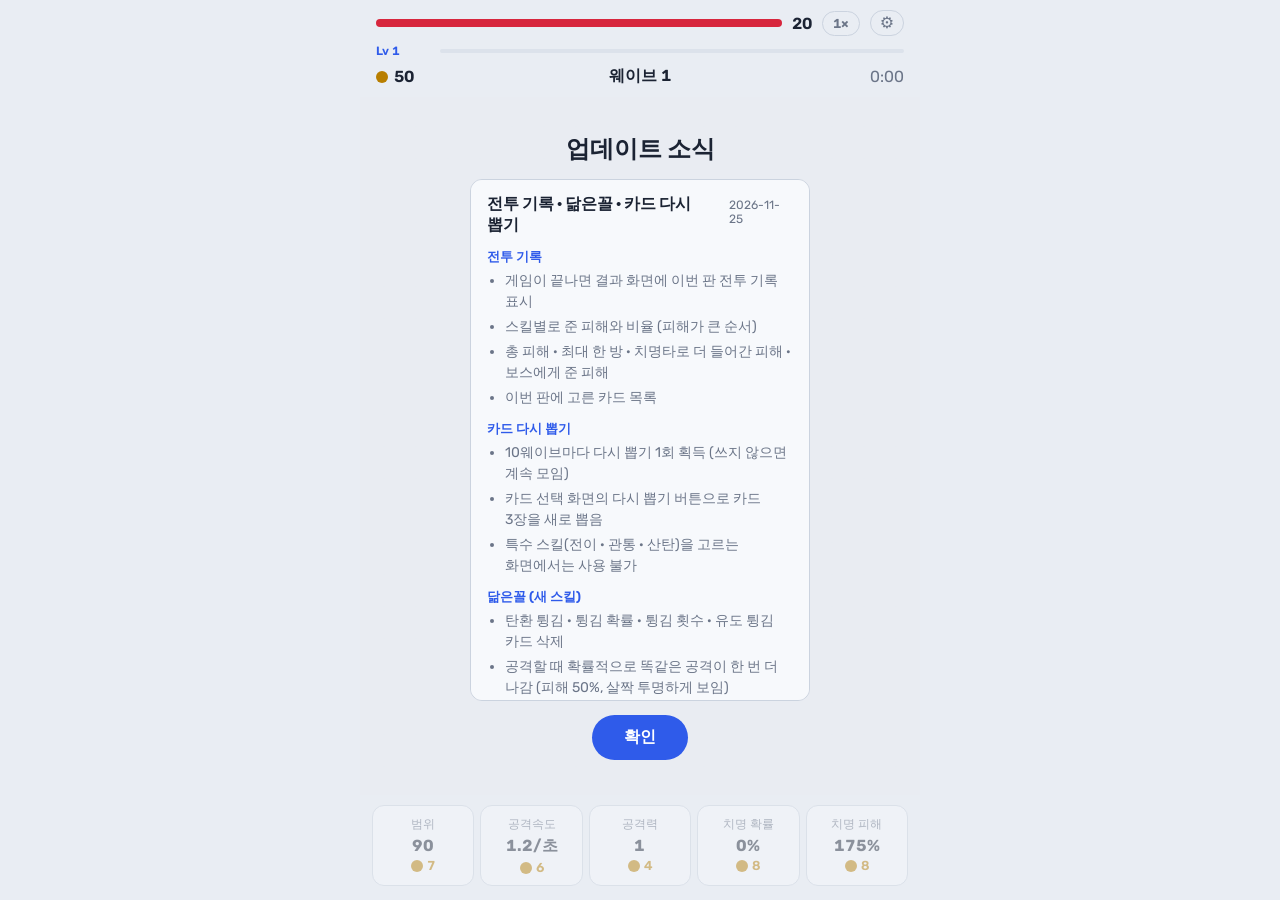
==== commit 00708977: "배포: 소스 463ad7d" ====
--- a/index.html
+++ b/index.html
@@ -12,8 +12,8 @@
 <link rel="preconnect" href="https://fonts.googleapis.com">
 <link rel="preconnect" href="https://fonts.gstatic.com" crossorigin>
 <link href="https://fonts.googleapis.com/css2?family=Rubik:wght@400;600;700&display=swap" rel="stylesheet">
-  <script type="module" crossorigin src="./assets/도형 방어-NvfnGlop.js"></script>
-  <link rel="stylesheet" crossorigin href="./assets/도형 방어-DxkK9Yx7.css">
+  <script type="module" crossorigin src="./assets/도형 방어-DuVah8Oh.js"></script>
+  <link rel="stylesheet" crossorigin href="./assets/도형 방어-FJKSgBIt.css">
 </head>
 <body>
 <div class="app">
@@ -61,6 +61,18 @@
         <div><span>보스 처치</span><span id="rBoss">0</span></div>
         <div><span>고른 카드</span><span id="rCards">0</span></div>
       </div>
+      <div class="log" id="logBox">
+        <div class="log-sum">
+          <div><span>총 피해</span><b id="logTot">0</b></div>
+          <div><span>최대 한 방</span><b id="logMax">0</b></div>
+        </div>
+        <div class="log-head"><b>전투 기록</b><span>스킬별 피해</span></div>
+        <div id="logRows"></div>
+        <div class="log-extra"><span>치명타로 더 들어간 피해</span><b id="logCrit">0</b></div>
+        <div class="log-extra"><span>보스에게 준 피해</span><b id="logBoss">0</b></div>
+        <div class="log-head log-cards-head"><b>고른 카드</b><span id="logCardN"></span></div>
+        <div class="log-cards" id="logCards"></div>
+      </div>
       <div class="rank hidden" id="rankBox">
         <form class="rank-form" id="rankForm" novalidate>
           <input id="rankName" maxlength="12" placeholder="닉네임" autocomplete="off" enterkeyhint="send" aria-label="닉네임" aria-describedby="rankNote">
@@ -78,6 +90,7 @@
       <h2 id="cardTitle">웨이브 돌파</h2>
       <p>카드 1장을 고르세요. 이번 판 동안 유지됩니다.</p>
       <div class="cards" id="cards"></div>
+      <button class="btn-sub hidden" id="rerollBtn" type="button">다시 뽑기</button>
     </div>
     <div class="overlay hidden" id="settingsOv" role="dialog" aria-label="설정">
       <h2>설정</h2>
--- a/assets/도형 방어-FJKSgBIt.css
+++ b/assets/도형 방어-FJKSgBIt.css
@@ -0,0 +1 @@
+:root{--bg:#e9edf3;--surface:#f7f9fc;--grid:#dce2eb;--ink:#1b2333;--muted:#6b7588;--border:#cbd3df;--accent:#2f5bea;--on-accent:#fff;--danger:#d7263d;--gold:#b87e00;--tri:#e8a33d;--sq:#2e9e6a;--pent:#7a5cc7;--hex:#e0475b;--boss:#2b3550;--gem:#0e8fa3;--cube:#5b3fd1;--burn:#e0590c;--morph:#5b3fd1;--mirror:#6b7588;--burn1:#ee9150;--burn2:#e0322f;--burn3:#9e1023;--crit:#0a9ec2;--lightningcss-light:initial;--lightningcss-dark: ;color-scheme:light;box-sizing:border-box;padding-top:env(safe-area-inset-top,0px);padding-bottom:env(safe-area-inset-bottom,0px)}@media (prefers-color-scheme:dark){:root:not([data-theme=light]){--bg:#10141c;--surface:#171c26;--grid:#1c2230;--ink:#e7ebf3;--muted:#8a94a8;--border:#2a3242;--accent:#6e8cff;--on-accent:#0b1020;--danger:#ff5468;--gold:#f2c14e;--tri:#f0b44c;--sq:#3cc489;--pent:#9d84f0;--hex:#f06478;--boss:#c7cee0;--gem:#4fd1e0;--cube:#a894ff;--burn:#ff8a4c;--morph:#a894ff;--mirror:#f4f6fa;--burn1:#ffb98a;--burn2:#ff4a4a;--burn3:#d11f38;--crit:#5ce1f0;--lightningcss-light: ;--lightningcss-dark:initial;color-scheme:dark}}:root[data-theme=dark]{--bg:#10141c;--surface:#171c26;--grid:#1c2230;--ink:#e7ebf3;--muted:#8a94a8;--border:#2a3242;--accent:#6e8cff;--on-accent:#0b1020;--danger:#ff5468;--gold:#f2c14e;--tri:#f0b44c;--sq:#3cc489;--pent:#9d84f0;--hex:#f06478;--boss:#c7cee0;--gem:#4fd1e0;--cube:#a894ff;--burn:#ff8a4c;--morph:#a894ff;--mirror:#f4f6fa;--burn1:#ffb98a;--burn2:#ff4a4a;--burn3:#d11f38;--crit:#5ce1f0;--lightningcss-light: ;--lightningcss-dark:initial;color-scheme:dark}*,:before,:after{box-sizing:inherit}html,body{height:100%;margin:0}body{background:var(--bg);color:var(--ink);overscroll-behavior:none;-webkit-user-select:none;user-select:none;-webkit-tap-highlight-color:transparent;touch-action:manipulation;font-family:Rubik,system-ui,-apple-system,Apple SD Gothic Neo,Noto Sans KR,sans-serif}.app{flex-direction:column;max-width:560px;height:100%;margin:0 auto;display:flex}.hud{flex-direction:column;gap:8px;padding:10px 16px;display:flex}.hud-top{align-items:center;gap:10px;display:flex}.hud-info{grid-template-columns:1fr 1fr 1fr;align-items:center;display:grid}.hud-info .stat:nth-child(2){justify-content:center}.hud-info .stat:nth-child(3){justify-content:flex-end}.hp{font-variant-numeric:tabular-nums;flex:1;align-items:center;gap:8px;font-weight:600;display:flex}#hpText{text-align:right;min-width:2ch}.hp-bar{background:var(--grid);border-radius:4px;flex:1;height:8px;overflow:hidden}.hp-fill{background:var(--danger);width:100%;height:100%;transition:width .15s}.xp{color:var(--accent);font-variant-numeric:tabular-nums;align-items:center;gap:8px;font-size:12px;font-weight:600;display:flex}#lvText{min-width:7ch}.xp-bar{background:var(--grid);border-radius:2px;flex:1;height:4px;overflow:hidden}.xp-fill{background:var(--accent);width:0;height:100%;transition:width .15s}.stat{font-variant-numeric:tabular-nums;white-space:nowrap;align-items:center;gap:6px;font-weight:600;display:flex}.stat.dim{color:var(--muted);font-weight:400}.coin{background:var(--gold);border-radius:50%;width:12px;height:12px;display:inline-block}.stat.rush{color:var(--gold)}.stat.rush .coin{animation:.8s ease-in-out infinite coin-rush}@keyframes coin-rush{50%{box-shadow:0 0 8px var(--gold);transform:scale(1.35)}}.speed-btn{font:inherit;font-variant-numeric:tabular-nums;cursor:pointer;color:var(--muted);border:1px solid var(--border);background:0 0;border-radius:999px;padding:4px 10px;font-size:13px;font-weight:600}.gear-btn{padding:4px 9px;font-size:16px;line-height:1}.set-row{background:var(--surface);border:1px solid var(--border);border-radius:12px;justify-content:space-between;align-items:center;gap:12px;padding:12px 14px;display:flex}.set-toggle{font:inherit;cursor:pointer;min-width:64px;color:var(--muted);border:1px solid var(--border);background:0 0;border-radius:999px;padding:6px 14px;font-size:14px;font-weight:600}.set-toggle[aria-pressed=true]{color:var(--on-accent);background:var(--accent);border-color:var(--accent)}.set-giveup{color:var(--danger)}.set-giveup:disabled{opacity:.4;cursor:default}.set-giveup.confirm{color:#fff;background:var(--danger);border-color:var(--danger)}.patch{text-align:left;background:var(--surface);border:1px solid var(--border);word-break:keep-all;overflow-wrap:break-word;border-radius:12px;width:100%;max-width:340px;max-height:58vh;padding:14px 16px;overflow-y:auto}.patch-ver{justify-content:space-between;align-items:baseline;gap:8px;font-weight:700;display:flex}.patch-ver small{color:var(--muted);font-size:12px;font-weight:400}.patch-ver:not(:first-child){border-top:1px solid var(--border);margin-top:18px;padding-top:14px}.patch h3{color:var(--accent);margin:12px 0 4px;font-size:13px}.patch ul{color:var(--muted);margin:0;padding-left:18px;font-size:14px;line-height:1.5}.patch li+li{margin-top:4px}.overlay p.auto-msg{color:var(--accent);font-weight:600}.speed-btn[aria-pressed=true]{color:var(--on-accent);background:var(--accent);border-color:var(--accent)}#stage{flex:1;min-height:0;position:relative;overflow:hidden}canvas{display:block;position:absolute;inset:0}.overlay{text-align:center;background:color-mix(in srgb, var(--bg) 86%, transparent);flex-direction:column;justify-content:center;align-items:center;gap:14px;padding:24px;display:flex;position:absolute;inset:0}.hidden{display:none}h1,h2{margin:0;font-weight:700}h1{font-size:30px}h2{font-size:24px}.overlay p{max-width:32ch;color:var(--muted);word-break:keep-all;overflow-wrap:break-word;text-wrap:balance;margin:0;line-height:1.55}.overlay p.intro{max-width:19em}.overlay p.intro span{text-wrap:balance;display:block}.overlay p.intro span+span{margin-top:.5em}.btn-main{font:inherit;background:var(--accent);color:var(--on-accent);cursor:pointer;border:0;border-radius:999px;padding:12px 32px;font-size:16px;font-weight:600}.shop{grid-template-columns:repeat(5,1fr);gap:6px;padding:10px 12px 14px;display:grid}.up{font:inherit;color:var(--ink);background:var(--surface);border:1px solid var(--border);cursor:pointer;border-radius:12px;flex-direction:column;align-items:center;gap:3px;padding:10px 2px;display:flex}.up:disabled{opacity:.45;cursor:default}.up:not(:disabled):active{transform:scale(.97)}.u-name{color:var(--muted);white-space:nowrap;font-size:12px}.u-val{font-variant-numeric:tabular-nums;white-space:nowrap;font-size:16px;font-weight:700}.u-cost{color:var(--gold);font-variant-numeric:tabular-nums;align-items:center;gap:4px;font-size:13px;font-weight:600;display:flex}:focus-visible{outline:2px solid var(--accent);outline-offset:2px}.gem{background:var(--gem);border-radius:2px;width:10px;height:10px;margin:0 2px;display:inline-block;transform:rotate(45deg)}.btn-sub{font:inherit;cursor:pointer;color:var(--ink);background:var(--surface);border:1px solid var(--border);border-radius:999px;padding:10px 26px;font-size:15px;font-weight:600}.btn-row{flex-wrap:wrap;justify-content:center;gap:10px;display:flex}.reward{background:var(--surface);border:1px solid var(--border);font-variant-numeric:tabular-nums;border-radius:12px;flex-direction:column;gap:6px;width:100%;max-width:280px;padding:12px 14px;display:flex}.reward div{color:var(--muted);justify-content:space-between;align-items:center;font-size:14px;display:flex}.reward div span:last-child{color:var(--ink);align-items:center;gap:4px;font-weight:600;display:flex}.log{text-align:left;background:var(--surface);border:1px solid var(--border);font-variant-numeric:tabular-nums;border-radius:12px;flex-direction:column;gap:6px;width:100%;max-width:280px;padding:12px 14px;font-size:13px;display:flex}.log-sum{grid-template-columns:1fr 1fr;gap:6px;margin-bottom:4px;display:grid}.log-sum div{background:var(--bg);border-radius:8px;flex-direction:column;align-items:center;gap:2px;padding:6px;display:flex}.log-sum span{color:var(--muted);font-size:11px}.log-sum b{font-size:16px}.log-head{border-top:1px solid var(--border);justify-content:space-between;align-items:baseline;padding-top:8px;display:flex}.log-head b{font-size:14px}.log-head span{color:var(--muted);font-size:11px}.log-row{grid-template-columns:14px 64px minmax(0,1fr) 58px;align-items:center;gap:8px;display:grid}.log-row svg{display:block}.log-trk{background:var(--grid);border-radius:4px;height:8px;overflow:hidden}.log-bar{background:var(--c);border-radius:4px;height:100%}.log-num{text-align:right;line-height:1.15}.log-num small{color:var(--muted);font-size:10px;display:block}.log-extra{color:var(--muted);justify-content:space-between;font-size:12px;display:flex}.log-extra:first-of-type{border-top:1px dashed var(--border);margin-top:2px;padding-top:6px}.log-extra b{color:var(--ink);font-weight:600}.log-cards{flex-wrap:wrap;gap:4px;display:flex}.log-cards:empty{display:none}.log-cards span{color:var(--kc);border:1px solid color-mix(in srgb, var(--kc) 45%, transparent);background:color-mix(in srgb, var(--kc) 10%, transparent);border-radius:999px;padding:2px 8px;font-size:12px}.log-cards span i{opacity:.75;margin-left:2px;font-style:normal}#cardOv{background:color-mix(in srgb, var(--bg) 92%, transparent)}.cards{flex-direction:column;gap:10px;width:100%;max-width:340px;display:flex}.card{font:inherit;color:var(--ink);text-align:left;cursor:pointer;background:var(--surface);border:1px solid var(--border);border-left:4px solid var(--kc);border-radius:12px;flex-direction:column;gap:4px;padding:14px 16px;display:flex}.card:active{transform:scale(.98)}.card b{font-size:17px}.card .c-tag{color:var(--kc);font-size:12px;font-weight:600}.card .c-val{font-variant-numeric:tabular-nums;font-size:14px;font-weight:600}.card .c-desc{color:var(--muted);font-size:12px;line-height:1.45}.k-stat{--kc:var(--gold)}.k-skill{--kc:var(--gem)}.k-abil{--kc:var(--cube)}.metas{flex-direction:column;gap:10px;width:100%;max-width:320px;display:flex}.meta{text-align:left;background:var(--surface);border:1px solid var(--border);border-radius:12px;align-items:center;gap:12px;padding:12px 14px;display:flex}.meta .m-info{flex-direction:column;flex:1;gap:3px;display:flex}.meta b{font-size:16px}.meta .m-val{color:var(--muted);font-variant-numeric:tabular-nums;font-size:13px}.meta .m-lv{color:var(--muted);font-variant-numeric:tabular-nums;font-size:12px}.meta button{font:inherit;font-variant-numeric:tabular-nums;cursor:pointer;color:var(--on-accent);background:var(--accent);white-space:nowrap;border:0;border-radius:999px;align-items:center;gap:4px;padding:8px 12px;font-size:14px;font-weight:600;display:flex}.meta button:disabled{opacity:.4;cursor:default}.oct{background:var(--boss);clip-path:polygon(30% 0,70% 0,100% 30%,100% 70%,70% 100%,30% 100%,0 70%,0 30%);width:12px;height:12px;display:inline-block}.cubei{background:var(--cube);clip-path:polygon(50% 0,100% 25%,100% 75%,50% 100%,0 75%,0 25%);width:12px;height:12px;display:inline-block}.meta .m-desc{color:var(--muted);font-size:12px;line-height:1.4}#overOv{justify-content:safe center;overflow-y:auto}.rank{flex-direction:column;gap:8px;width:100%;max-width:320px;display:flex}.rank-form{gap:8px;display:flex}.rank-form input{min-width:0;font:inherit;color:var(--ink);background:var(--surface);border:1px solid var(--border);-webkit-user-select:text;user-select:text;border-radius:999px;flex:1;padding:9px 14px;font-size:16px}.rank-form input:focus-visible{outline:2px solid var(--accent);outline-offset:1px}.rank-form .btn-sub{white-space:nowrap;padding:9px 16px}.rank-form .btn-sub:disabled{opacity:.5;cursor:default}.overlay p.rank-note{max-width:none;font-size:12px}.overlay p.rank-note.err{color:var(--danger)}.overlay p.rank-note.ok{color:var(--accent);font-weight:600}.rank-list{background:var(--surface);border:1px solid var(--border);font-variant-numeric:tabular-nums;border-radius:12px;flex-direction:column;margin:0;padding:6px 0;font-size:13px;list-style:none;display:flex}.rank-list:empty{display:none}.rank-list li{text-align:left;grid-template-columns:2.2em 1fr auto;gap:8px;padding:3px 12px;display:grid}.rank-list li.me{color:var(--accent);font-weight:700}.rank-list .r-n{color:var(--muted);text-align:right}.rank-list .r-name{text-overflow:ellipsis;white-space:nowrap;overflow:hidden}.rank-list .r-rec{color:var(--muted)}.rank-list li.me .r-n,.rank-list li.me .r-rec{color:inherit}.rank-list li.msg{text-align:center;color:var(--muted);display:block}.overlay p.rank-me{max-width:none;font-size:13px}.overlay p.rank-me:empty{display:none}#boardOv{justify-content:safe center;overflow-y:auto}.board-tabs{flex-wrap:wrap;justify-content:center;gap:6px;display:flex}.board-tabs button{font:inherit;cursor:pointer;color:var(--muted);border:1px solid var(--border);background:0 0;border-radius:999px;padding:6px 14px;font-size:14px;font-weight:600}.board-tabs button[aria-selected=true]{color:var(--on-accent);background:var(--accent);border-color:var(--accent)}
